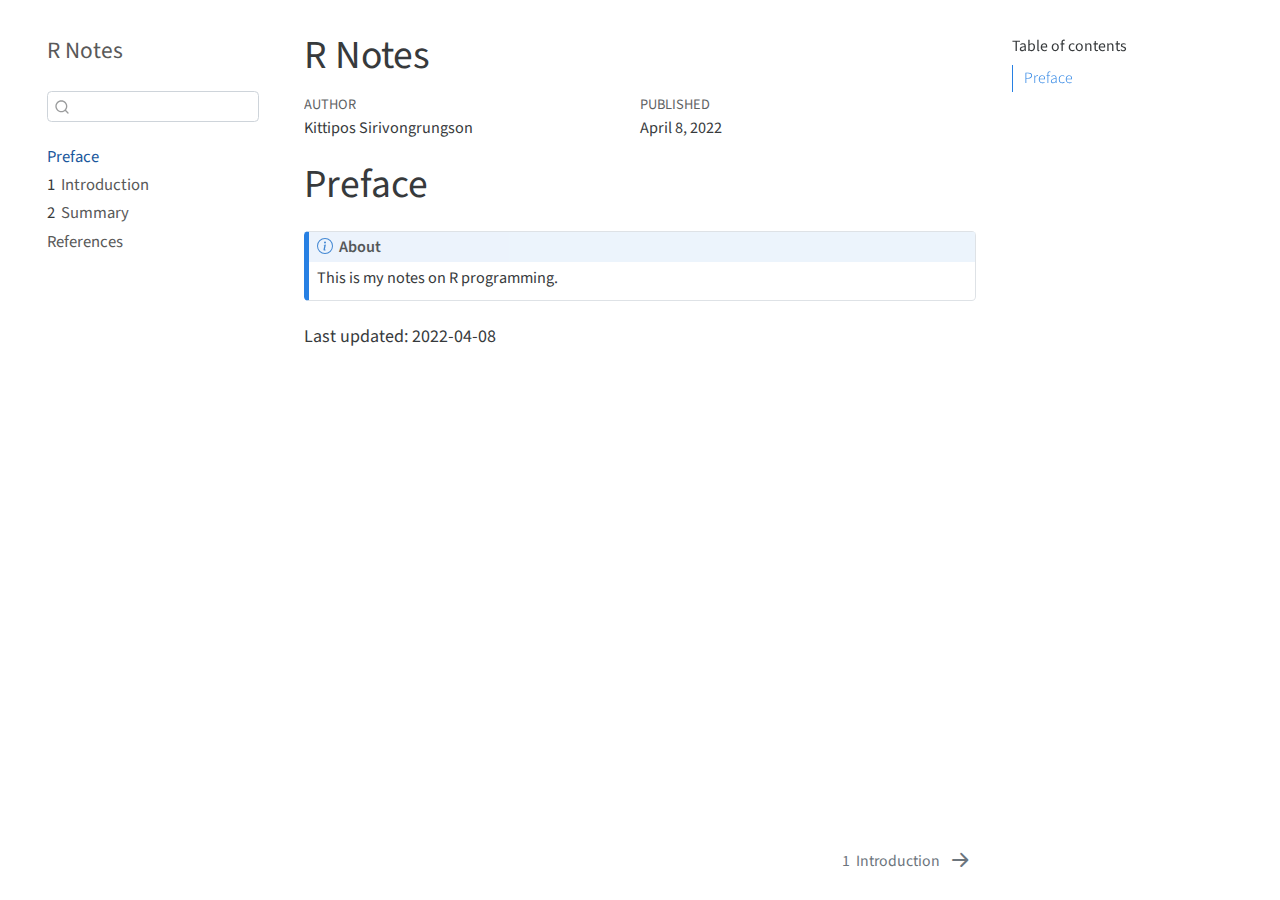
==== _book/index.html @ 980f5cc2 "first commit" ====
<!DOCTYPE html>
<html xmlns="http://www.w3.org/1999/xhtml" lang="en" xml:lang="en"><head>
  <meta charset="utf-8">
  <meta name="generator" content="quarto-0.9.180">
  <meta name="viewport" content="width=device-width, initial-scale=1.0, user-scalable=yes">
  <meta name="author" content="Kittipos Sirivongrungson">
  <title>R Notes</title>
  <style>
    code{white-space: pre-wrap;}
    span.smallcaps{font-variant: small-caps;}
    span.underline{text-decoration: underline;}
    div.column{display: inline-block; vertical-align: top; width: 50%;}
    div.hanging-indent{margin-left: 1.5em; text-indent: -1.5em;}
    ul.task-list{list-style: none;}
  </style>

  <script src="site_libs/quarto-nav/quarto-nav.js"></script>
  <script src="site_libs/quarto-nav/headroom.min.js"></script>
  <script src="site_libs/clipboard/clipboard.min.js"></script>
  <meta name="quarto:offset" content="./">
  <script src="site_libs/quarto-search/autocomplete.umd.js"></script>
  <script src="site_libs/quarto-search/fuse.min.js"></script>
  <script src="site_libs/quarto-search/quarto-search.js"></script>
  <link href="./intro.html" rel="next">
  <script src="site_libs/quarto-html/quarto.js"></script>
  <script src="site_libs/quarto-html/popper.min.js"></script>
  <script src="site_libs/quarto-html/tippy.umd.min.js"></script>
  <script src="site_libs/quarto-html/anchor.min.js"></script>
  <link href="site_libs/quarto-html/tippy.css" rel="stylesheet">
  <link id="quarto-text-highlighting-styles" href="site_libs/quarto-html/quarto-syntax-highlighting.css" rel="stylesheet">
  <script src="site_libs/bootstrap/bootstrap.min.js"></script>
  <link href="site_libs/bootstrap/bootstrap-icons.css" rel="stylesheet">
  <link href="site_libs/bootstrap/bootstrap.min.css" rel="stylesheet">
  <script id="quarto-search-options" type="application/json">{
    "location": "sidebar",
    "copy-button": false,
    "collapse-after": 3,
    "panel-placement": "start",
    "type": "textbox",
    "limit": 20,
    "language": {
      "search-no-results-text": "No results",
      "search-matching-documents-text": "matching documents",
      "search-copy-link-title": "Copy link to search",
      "search-hide-matches-text": "Hide additional matches",
      "search-more-match-text": "more match in this document",
      "search-more-matches-text": "more matches in this document",
      "search-clear-button-title": "Clear",
      "search-detached-cancel-button-title": "Cancel",
      "search-submit-button-title": "Submit"
    }
  }</script>
  <!--[if lt IE 9]>
    <script src="//cdnjs.cloudflare.com/ajax/libs/html5shiv/3.7.3/html5shiv-printshiv.min.js"></script>
  <![endif]-->
</head>
<body class="floating">
<div id="quarto-search-results"></div>
  <header id="quarto-header" class="headroom fixed-top">
  <nav class="quarto-secondary-nav" data-bs-toggle="collapse" data-bs-target="#quarto-sidebar" aria-controls="quarto-sidebar" aria-expanded="false" aria-label="Toggle sidebar navigation" onclick="if (window.quartoToggleHeadroom) { window.quartoToggleHeadroom(); }">
    <div class="container-fluid d-flex justify-content-between">
      <h1 class="quarto-secondary-nav-title">R Notes</h1>
      <button type="button" class="quarto-btn-toggle btn" aria-label="Show secondary navigation">
        <i class="bi bi-chevron-right"></i>
      </button>
    </div>
  </nav>
</header>
<!-- content -->
<div id="quarto-content" class="quarto-container page-columns page-rows-contents page-layout-article">
<!-- sidebar -->
  <nav id="quarto-sidebar" class="sidebar collapse sidebar-navigation floating overflow-auto">
    <div class="pt-lg-2 mt-2 text-left sidebar-header">
    <div class="sidebar-title mb-0 py-0">
      <a href="./">R Notes</a> 
    </div>
      </div>
      <div class="mt-2 flex-shrink-0 align-items-center">
        <div class="sidebar-search">
        <div id="quarto-search" class="" title="Search"></div>
        </div>
      </div>
    <div class="sidebar-menu-container"> 
    <ul class="list-unstyled mt-1">
        <li class="sidebar-item">
  <div class="sidebar-item-container"> 
  <a href="./index.html" class="sidebar-item-text sidebar-link active">Preface</a>
  </div>
</li>
        <li class="sidebar-item">
  <div class="sidebar-item-container"> 
  <a href="./intro.html" class="sidebar-item-text sidebar-link"><span class="chapter-number">1</span>&nbsp; <span class="chapter-title">Introduction</span></a>
  </div>
</li>
        <li class="sidebar-item">
  <div class="sidebar-item-container"> 
  <a href="./summary.html" class="sidebar-item-text sidebar-link"><span class="chapter-number">2</span>&nbsp; <span class="chapter-title">Summary</span></a>
  </div>
</li>
        <li class="sidebar-item">
  <div class="sidebar-item-container"> 
  <a href="./references.html" class="sidebar-item-text sidebar-link">References</a>
  </div>
</li>
    </ul>
    </div>
</nav>
<!-- margin-sidebar -->
    <div id="quarto-margin-sidebar" class="sidebar margin-sidebar">
        <nav id="TOC" role="doc-toc">
<h2 id="toc-title">Table of contents</h2>
<ul>
<li><a href="#preface" class="nav-link active" data-scroll-target="#preface">Preface</a></li>
</ul>
</nav>
    </div>
<!-- main -->
<main class="content" id="quarto-document-content">
<header id="title-block-header" class="quarto-title-block default">



<div class="quarto-title"><h1 class="title d-none d-lg-block display-7">R Notes</h1></div><div class="quarto-title-meta"><div><div class="quarto-title-meta-heading">Author</div><div class="quarto-title-meta-contents"><div class="quarto-title-authors"><div><div>
<p>Kittipos Sirivongrungson</p>
</div></div></div></div></div><div><div class="quarto-title-meta-heading">Published</div><div class="quarto-title-meta-contents"><p class="date">April 8, 2022</p></div></div></div></header>

<section id="preface" class="level1 unnumbered">
<h1 class="unnumbered">Preface</h1>
<div class="callout-note callout callout-style-default callout-captioned">
<div class="callout-header d-flex align-content-center">
<div class="callout-icon-container">
<i class="callout-icon"></i>
</div>
<div class="callout-caption-container flex-fill">
About
</div>
</div>
<div class="callout-body-container callout-body">
<p>This is my notes on R programming.</p>
</div>
</div>
<p>Last updated: 2022-04-08</p>



</section>
</main> <!-- /main -->
<script type="application/javascript">
window.document.addEventListener("DOMContentLoaded", function (event) {
  const icon = "";
  const anchorJS = new window.AnchorJS();
  anchorJS.options = {
    placement: 'right',
    icon: icon
  };
  anchorJS.add('.anchored');
  const clipboard = new window.ClipboardJS('.code-copy-button', {
    target: function(trigger) {
      return trigger.previousElementSibling;
    }
  });
  clipboard.on('success', function(e) {
    // button target
    const button = e.trigger;
    // don't keep focus
    button.blur();
    // flash "checked"
    button.classList.add('code-copy-button-checked');
    setTimeout(function() {
      button.classList.remove('code-copy-button-checked');
    }, 1000);
    // clear code selection
    e.clearSelection();
  });
  function tippyHover(el, contentFn) {
    const config = {
      allowHTML: true,
      content: contentFn,
      maxWidth: 500,
      delay: 100,
      arrow: false,
      appendTo: function(el) {
          return el.parentElement;
      },
      interactive: true,
      interactiveBorder: 10,
      theme: 'quarto',
      placement: 'bottom-start'
    };
    window.tippy(el, config); 
  }
  const noterefs = window.document.querySelectorAll('a[role="doc-noteref"]');
  for (var i=0; i<noterefs.length; i++) {
    const ref = noterefs[i];
    tippyHover(ref, function() {
      let href = ref.getAttribute('href');
      try { href = new URL(href).hash; } catch {}
      const id = href.replace(/^#\/?/, "");
      const note = window.document.getElementById(id);
      return note.innerHTML;
    });
  }
  var bibliorefs = window.document.querySelectorAll('a[role="doc-biblioref"]');
  for (var i=0; i<bibliorefs.length; i++) {
    const ref = bibliorefs[i];
    const cites = ref.parentNode.getAttribute('data-cites').split(' ');
    tippyHover(ref, function() {
      var popup = window.document.createElement('div');
      cites.forEach(function(cite) {
        var citeDiv = window.document.createElement('div');
        citeDiv.classList.add('hanging-indent');
        citeDiv.classList.add('csl-entry');
        var biblioDiv = window.document.getElementById('ref-' + cite);
        if (biblioDiv) {
          citeDiv.innerHTML = biblioDiv.innerHTML;
        }
        popup.appendChild(citeDiv);
      });
      return popup.innerHTML;
    });
  }
});
</script>
<nav class="page-navigation">
  <div class="nav-page nav-page-previous">
  </div>
  <div class="nav-page nav-page-next">
      <a href="./intro.html" class="pagination-link">
        <span class="nav-page-text"><span class="chapter-number">1</span>&nbsp; <span class="chapter-title">Introduction</span></span> <i class="bi bi-arrow-right-short"></i>
      </a>
  </div>
</nav>
</div> <!-- /content -->


</body></html>
---- _book/site_libs/quarto-html/tippy.css ----
.tippy-box[data-animation=fade][data-state=hidden]{opacity:0}[data-tippy-root]{max-width:calc(100vw - 10px)}.tippy-box{position:relative;background-color:#333;color:#fff;border-radius:4px;font-size:14px;line-height:1.4;white-space:normal;outline:0;transition-property:transform,visibility,opacity}.tippy-box[data-placement^=top]>.tippy-arrow{bottom:0}.tippy-box[data-placement^=top]>.tippy-arrow:before{bottom:-7px;left:0;border-width:8px 8px 0;border-top-color:initial;transform-origin:center top}.tippy-box[data-placement^=bottom]>.tippy-arrow{top:0}.tippy-box[data-placement^=bottom]>.tippy-arrow:before{top:-7px;left:0;border-width:0 8px 8px;border-bottom-color:initial;transform-origin:center bottom}.tippy-box[data-placement^=left]>.tippy-arrow{right:0}.tippy-box[data-placement^=left]>.tippy-arrow:before{border-width:8px 0 8px 8px;border-left-color:initial;right:-7px;transform-origin:center left}.tippy-box[data-placement^=right]>.tippy-arrow{left:0}.tippy-box[data-placement^=right]>.tippy-arrow:before{left:-7px;border-width:8px 8px 8px 0;border-right-color:initial;transform-origin:center right}.tippy-box[data-inertia][data-state=visible]{transition-timing-function:cubic-bezier(.54,1.5,.38,1.11)}.tippy-arrow{width:16px;height:16px;color:#333}.tippy-arrow:before{content:"";position:absolute;border-color:transparent;border-style:solid}.tippy-content{position:relative;padding:5px 9px;z-index:1}
---- _book/site_libs/quarto-html/quarto-syntax-highlighting.css ----
/* quarto syntax highlight colors */
:root {
  --quarto-hl-ot-color: #00769E;
  --quarto-hl-at-color: #677623;
  --quarto-hl-ss-color: #20794D;
  --quarto-hl-an-color: #5E5E5E;
  --quarto-hl-fu-color: #4758AB;
  --quarto-hl-st-color: #20794D;
  --quarto-hl-cf-color: #00769E;
  --quarto-hl-op-color: #5E5E5E;
  --quarto-hl-er-color: #AD0000;
  --quarto-hl-bn-color: #AD0000;
  --quarto-hl-al-color: #AD0000;
  --quarto-hl-va-color: #111111;
  --quarto-hl-bu-color: inherit;
  --quarto-hl-ex-color: inherit;
  --quarto-hl-pp-color: #AD0000;
  --quarto-hl-in-color: #5E5E5E;
  --quarto-hl-vs-color: #20794D;
  --quarto-hl-wa-color: #5E5E5E;
  --quarto-hl-do-color: #5E5E5E;
  --quarto-hl-im-color: inherit;
  --quarto-hl-ch-color: #20794D;
  --quarto-hl-dt-color: #AD0000;
  --quarto-hl-fl-color: #AD0000;
  --quarto-hl-co-color: #5E5E5E;
  --quarto-hl-cv-color: #5E5E5E;
  --quarto-hl-cn-color: #8f5902;
  --quarto-hl-sc-color: #5E5E5E;
  --quarto-hl-dv-color: #AD0000;
  --quarto-hl-kw-color: #00769E;
}

/* other quarto variables */
:root {
  --quarto-font-monospace: SFMono-Regular, Menlo, Monaco, Consolas, "Liberation Mono", "Courier New", monospace;
}

code span {
  color: #00769E;
}

code.sourceCode > span {
  color: #00769E;
}

div.sourceCode,
div.sourceCode pre.sourceCode {
  color: #00769E;
}

code span.ot {
  color: #00769E;
}

code span.at {
  color: #677623;
}

code span.ss {
  color: #20794D;
}

code span.an {
  color: #5E5E5E;
}

code span.fu {
  color: #4758AB;
}

code span.st {
  color: #20794D;
}

code span.cf {
  color: #00769E;
}

code span.op {
  color: #5E5E5E;
}

code span.er {
  color: #AD0000;
}

code span.bn {
  color: #AD0000;
}

code span.al {
  color: #AD0000;
}

code span.va {
  color: #111111;
}

code span.pp {
  color: #AD0000;
}

code span.in {
  color: #5E5E5E;
}

code span.vs {
  color: #20794D;
}

code span.wa {
  color: #5E5E5E;
  font-style: italic;
}

code span.do {
  color: #5E5E5E;
  font-style: italic;
}

code span.ch {
  color: #20794D;
}

code span.dt {
  color: #AD0000;
}

code span.fl {
  color: #AD0000;
}

code span.co {
  color: #5E5E5E;
}

code span.cv {
  color: #5E5E5E;
  font-style: italic;
}

code span.cn {
  color: #8f5902;
}

code span.sc {
  color: #5E5E5E;
}

code span.dv {
  color: #AD0000;
}

code span.kw {
  color: #00769E;
}

/*# sourceMappingURL=debc5d5d77c3f9108843748ff7464032.css.map */
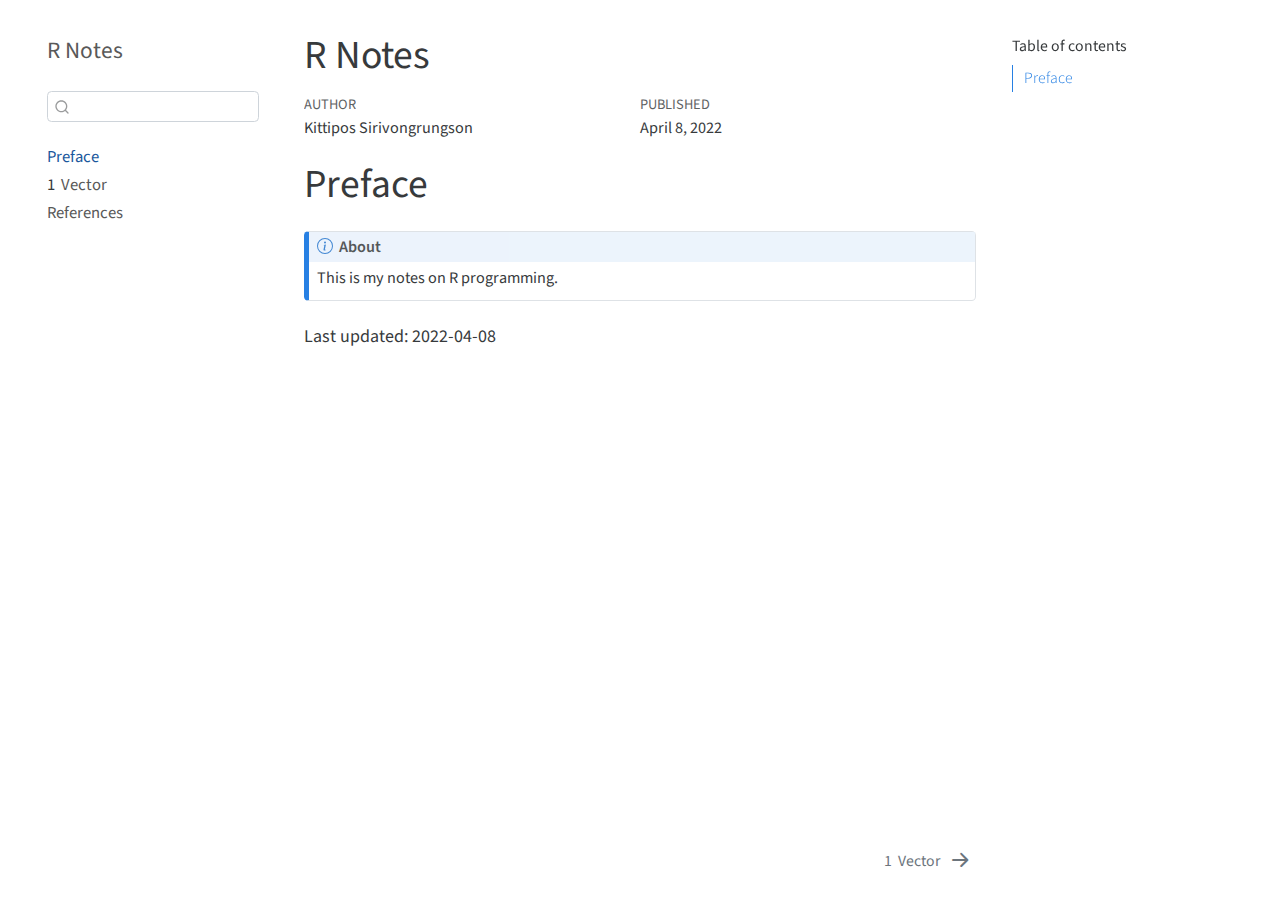
==== commit 5afa30b0: "update" ====
--- a/_book/index.html
+++ b/_book/index.html
@@ -21,7 +21,7 @@
   <script src="site_libs/quarto-search/autocomplete.umd.js"></script>
   <script src="site_libs/quarto-search/fuse.min.js"></script>
   <script src="site_libs/quarto-search/quarto-search.js"></script>
-  <link href="./intro.html" rel="next">
+  <link href="./vector.html" rel="next">
   <script src="site_libs/quarto-html/quarto.js"></script>
   <script src="site_libs/quarto-html/popper.min.js"></script>
   <script src="site_libs/quarto-html/tippy.umd.min.js"></script>
@@ -89,12 +89,7 @@
 </li>
         <li class="sidebar-item">
   <div class="sidebar-item-container"> 
-  <a href="./intro.html" class="sidebar-item-text sidebar-link"><span class="chapter-number">1</span>&nbsp; <span class="chapter-title">Introduction</span></a>
-  </div>
-</li>
-        <li class="sidebar-item">
-  <div class="sidebar-item-container"> 
-  <a href="./summary.html" class="sidebar-item-text sidebar-link"><span class="chapter-number">2</span>&nbsp; <span class="chapter-title">Summary</span></a>
+  <a href="./vector.html" class="sidebar-item-text sidebar-link"><span class="chapter-number">1</span>&nbsp; <span class="chapter-title">Vector</span></a>
   </div>
 </li>
         <li class="sidebar-item">
@@ -225,8 +220,8 @@
   <div class="nav-page nav-page-previous">
   </div>
   <div class="nav-page nav-page-next">
-      <a href="./intro.html" class="pagination-link">
-        <span class="nav-page-text"><span class="chapter-number">1</span>&nbsp; <span class="chapter-title">Introduction</span></span> <i class="bi bi-arrow-right-short"></i>
+      <a href="./vector.html" class="pagination-link">
+        <span class="nav-page-text"><span class="chapter-number">1</span>&nbsp; <span class="chapter-title">Vector</span></span> <i class="bi bi-arrow-right-short"></i>
       </a>
   </div>
 </nav>
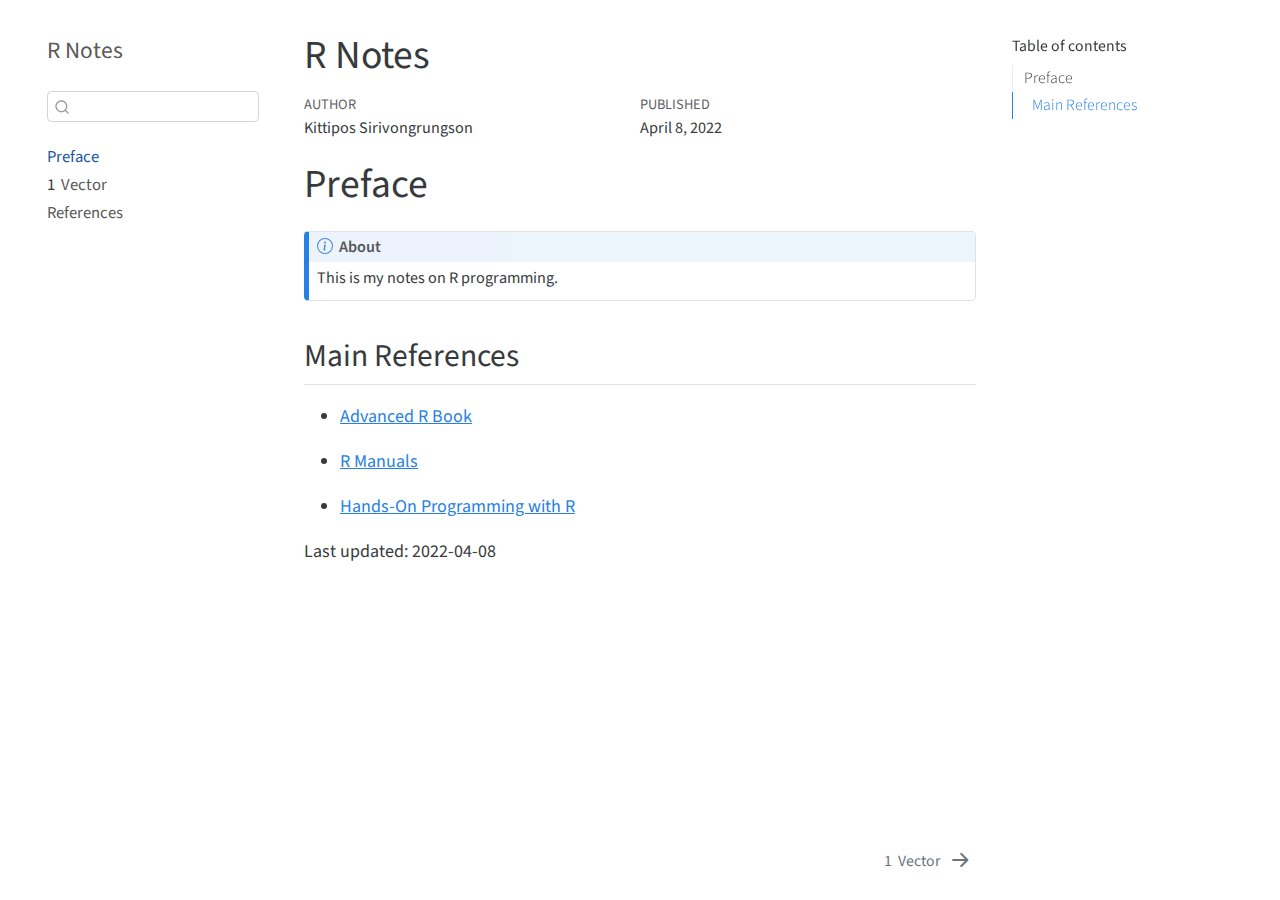
==== commit f39c7637: "update" ====
--- a/_book/index.html
+++ b/_book/index.html
@@ -105,7 +105,10 @@
         <nav id="TOC" role="doc-toc">
 <h2 id="toc-title">Table of contents</h2>
 <ul>
-<li><a href="#preface" class="nav-link active" data-scroll-target="#preface">Preface</a></li>
+<li><a href="#preface" class="nav-link active" data-scroll-target="#preface">Preface</a>
+<ul class="collapse">
+<li><a href="#main-references" class="nav-link" data-scroll-target="#main-references">Main References</a></li>
+</ul></li>
 </ul>
 </nav>
     </div>
@@ -134,10 +137,18 @@
 <p>This is my notes on R programming.</p>
 </div>
 </div>
+<section id="main-references" class="level2">
+<h2 class="anchored" data-anchor-id="main-references">Main References</h2>
+<ul>
+<li><p><a href="https://adv-r.hadley.nz/index.html">Advanced R Book</a></p></li>
+<li><p><a href="https://rstudio.github.io/r-manuals/">R Manuals</a></p></li>
+<li><p><a href="https://jjallaire.github.io/hopr/">Hands-On Programming with R</a></p></li>
+</ul>
 <p>Last updated: 2022-04-08</p>
 
 
 
+</section>
 </section>
 </main> <!-- /main -->
 <script type="application/javascript">
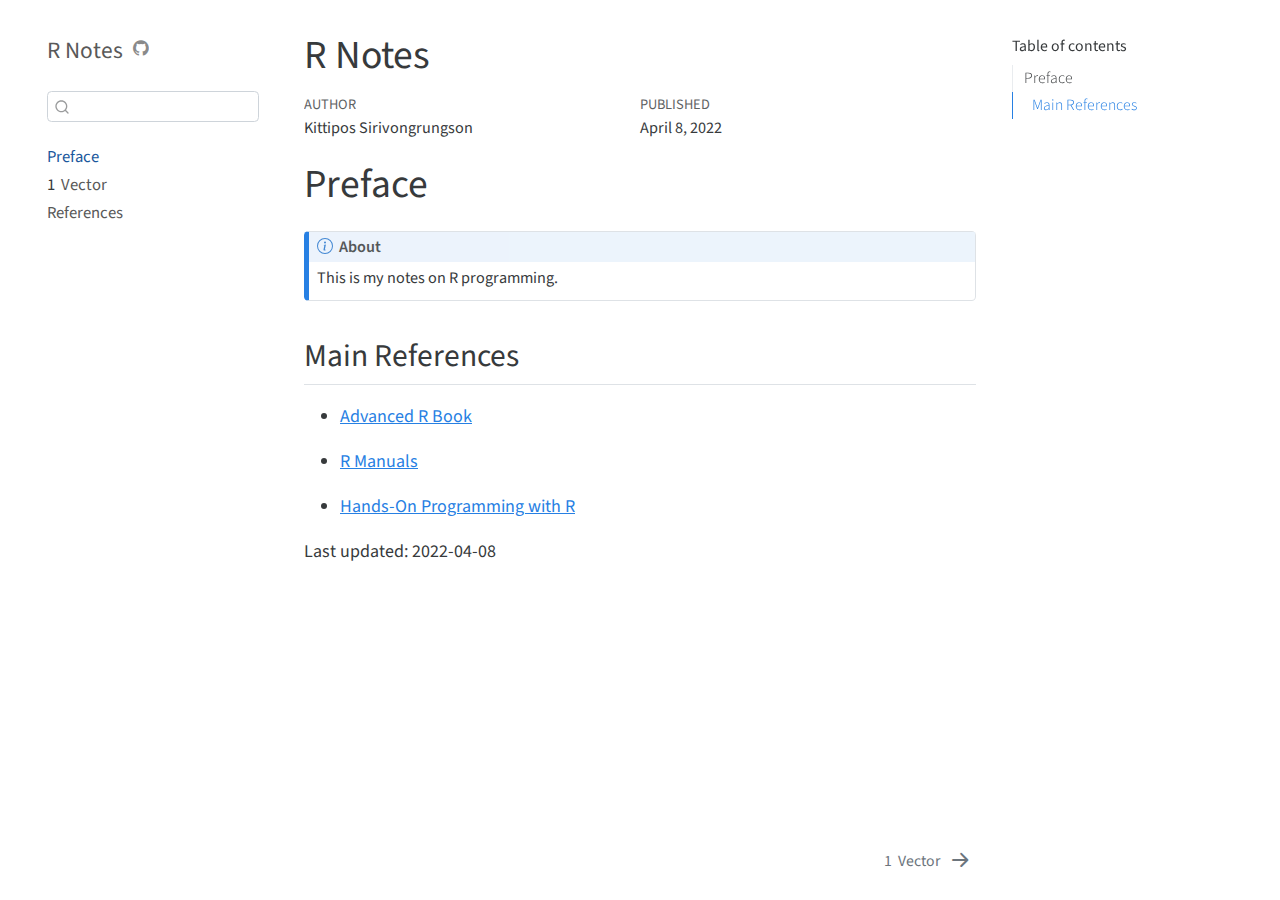
==== commit afb31b67: "update" ====
--- a/_book/index.html
+++ b/_book/index.html
@@ -73,6 +73,9 @@
     <div class="pt-lg-2 mt-2 text-left sidebar-header">
     <div class="sidebar-title mb-0 py-0">
       <a href="./">R Notes</a> 
+        <div class="sidebar-tools-main">
+    <a href="https://github.com/Lightbridge-KS/r-notes" title="Source Code" class="sidebar-tool px-1"><i class="bi bi-github"></i></a>
+</div>
     </div>
       </div>
       <div class="mt-2 flex-shrink-0 align-items-center">
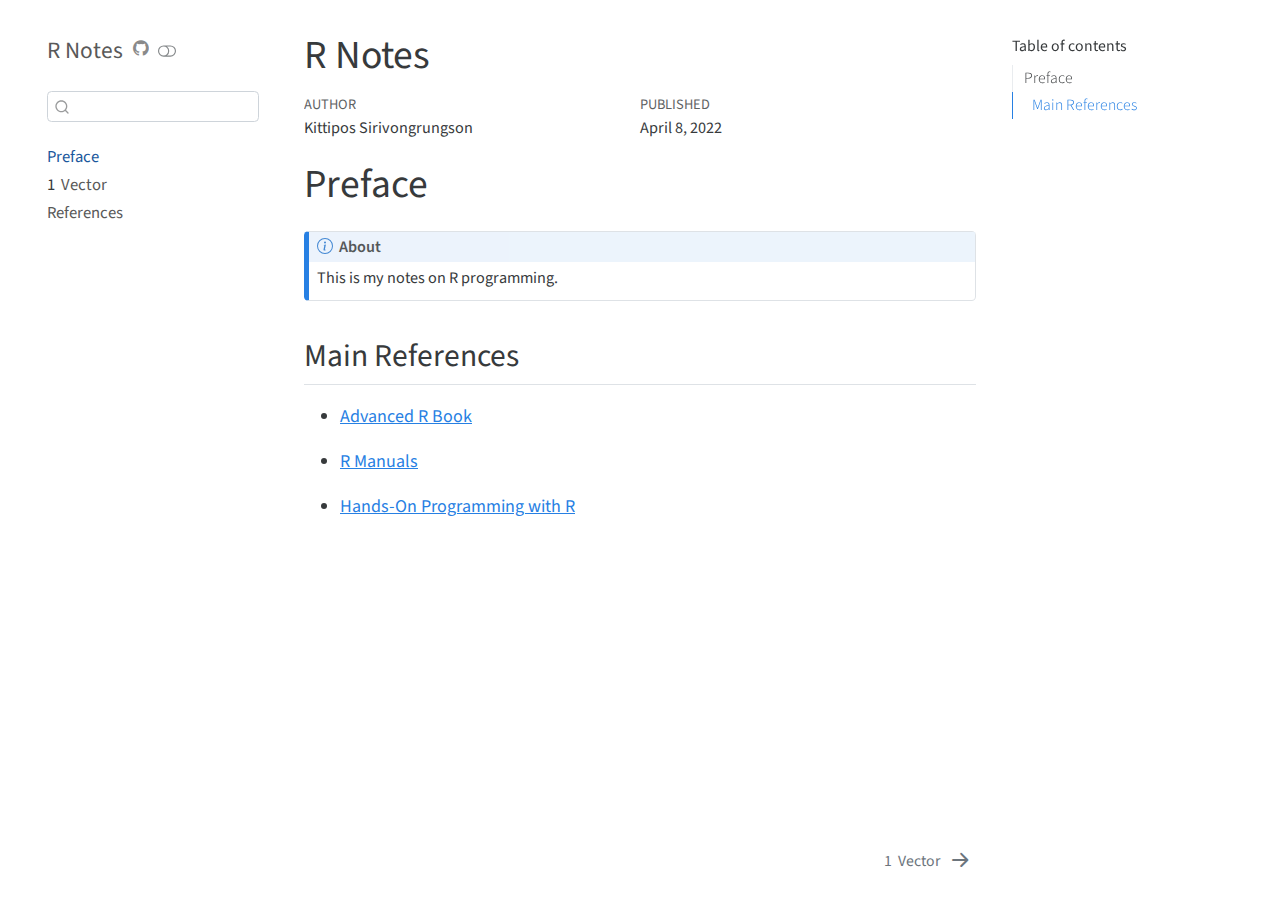
==== commit fe01da93: "update" ====
--- a/_book/index.html
+++ b/_book/index.html
@@ -27,10 +27,12 @@
   <script src="site_libs/quarto-html/tippy.umd.min.js"></script>
   <script src="site_libs/quarto-html/anchor.min.js"></script>
   <link href="site_libs/quarto-html/tippy.css" rel="stylesheet">
-  <link id="quarto-text-highlighting-styles" href="site_libs/quarto-html/quarto-syntax-highlighting.css" rel="stylesheet">
+  <link class="quarto-color-scheme" id="quarto-text-highlighting-styles" href="site_libs/quarto-html/quarto-syntax-highlighting.css" rel="stylesheet">
+  <link class="quarto-color-scheme quarto-color-alternate" rel="prefetch" id="quarto-text-highlighting-styles" href="site_libs/quarto-html/quarto-syntax-highlighting-dark.css">
   <script src="site_libs/bootstrap/bootstrap.min.js"></script>
   <link href="site_libs/bootstrap/bootstrap-icons.css" rel="stylesheet">
-  <link href="site_libs/bootstrap/bootstrap.min.css" rel="stylesheet">
+  <link class="quarto-color-scheme" href="site_libs/bootstrap/bootstrap.min.css" rel="stylesheet">
+  <link class="quarto-color-scheme quarto-color-alternate" rel="prefetch" href="site_libs/bootstrap/bootstrap-dark.min.css">
   <script id="quarto-search-options" type="application/json">{
     "location": "sidebar",
     "copy-button": false,
@@ -75,6 +77,7 @@
       <a href="./">R Notes</a> 
         <div class="sidebar-tools-main">
     <a href="https://github.com/Lightbridge-KS/r-notes" title="Source Code" class="sidebar-tool px-1"><i class="bi bi-github"></i></a>
+  <a href="" class="quarto-color-scheme-toggle sidebar-tool" onclick="window.quartoToggleColorScheme(); return false;" title="Toggle dark mode"><i class="bi"></i></a>
 </div>
     </div>
       </div>
@@ -147,7 +150,6 @@
 <li><p><a href="https://rstudio.github.io/r-manuals/">R Manuals</a></p></li>
 <li><p><a href="https://jjallaire.github.io/hopr/">Hands-On Programming with R</a></p></li>
 </ul>
-<p>Last updated: 2022-04-08</p>
 
 
 
@@ -156,6 +158,103 @@
 </main> <!-- /main -->
 <script type="application/javascript">
 window.document.addEventListener("DOMContentLoaded", function (event) {
+  const disableStylesheet = (stylesheets) => {
+    for (let i=0; i < stylesheets.length; i++) {
+      const stylesheet = stylesheets[i];
+      stylesheet.rel = 'prefetch';
+    }
+  }
+  const enableStylesheet = (stylesheets) => {
+    for (let i=0; i < stylesheets.length; i++) {
+      const stylesheet = stylesheets[i];
+      stylesheet.rel = 'stylesheet';
+    }
+  }
+  const manageTransitions = (selector, allowTransitions) => {
+    const els = window.document.querySelectorAll(selector);
+    for (let i=0; i < els.length; i++) {
+      const el = els[i];
+      if (allowTransitions) {
+        el.classList.remove('notransition');
+      } else {
+        el.classList.add('notransition');
+      }
+    }
+  }
+  const toggleColorMode = (alternate) => {
+    // Switch the stylesheets
+    const alternateStylesheets = window.document.querySelectorAll('link.quarto-color-scheme.quarto-color-alternate');
+    manageTransitions('#quarto-margin-sidebar .nav-link', false);
+    if (alternate) {
+      enableStylesheet(alternateStylesheets);
+    } else {
+      disableStylesheet(alternateStylesheets);
+    }
+    manageTransitions('#quarto-margin-sidebar .nav-link', true);
+    // Switch the toggles
+    const toggles = window.document.querySelectorAll('.quarto-color-scheme-toggle');
+    for (let i=0; i < toggles.length; i++) {
+      const toggle = toggles[i];
+      if (toggle) {
+        if (alternate) {
+          toggle.classList.add("alternate");     
+        } else {
+          toggle.classList.remove("alternate");
+        }
+      }
+    }
+  }
+  const isFileUrl = () => { 
+    return window.location.protocol === 'file:';
+  }
+  const hasAlternateSentinel = () => {  
+    let styleSentinel = getColorSchemeSentinel();
+    if (styleSentinel !== null) {
+      return styleSentinel === "alternate";
+    } else {
+      return false;
+    }
+  }
+  const setStyleSentinel = (alternate) => {
+    const value = alternate ? "alternate" : "default";
+    if (!isFileUrl()) {
+      window.localStorage.setItem("quarto-color-scheme", value);
+    } else {
+      localAlternateSentinel = value;
+    }
+  }
+  const getColorSchemeSentinel = () => {
+    if (!isFileUrl()) {
+      const storageValue = window.localStorage.getItem("quarto-color-scheme");
+      return storageValue != null ? storageValue : localAlternateSentinel;
+    } else {
+      return localAlternateSentinel;
+    }
+  }
+  let localAlternateSentinel = 'default';
+  // Dark / light mode switch
+  window.quartoToggleColorScheme = () => {
+    // Read the current dark / light value 
+    let toAlternate = !hasAlternateSentinel();
+    toggleColorMode(toAlternate);
+    setStyleSentinel(toAlternate);
+  };
+  // Ensure there is a toggle, if there isn't float one in the top right
+  if (window.document.querySelector('.quarto-color-scheme-toggle') === null) {
+    const a = window.document.createElement('a');
+    a.classList.add('top-right');
+    a.classList.add('quarto-color-scheme-toggle');
+    a.href = "";
+    a.onclick = function() { try { window.quartoToggleColorScheme(); } catch {} return false; };
+    const i = window.document.createElement("i");
+    i.classList.add('bi');
+    a.appendChild(i);
+    window.document.body.appendChild(a);
+  }
+  // Switch to dark mode if need be
+  if (hasAlternateSentinel()) {
+    toggleColorMode(true);
+  } 
   const icon = "";
   const anchorJS = new window.AnchorJS();
   anchorJS.options = {
--- a/_book/site_libs/quarto-html/quarto-syntax-highlighting-dark.css
+++ b/_book/site_libs/quarto-html/quarto-syntax-highlighting-dark.css
@@ -0,0 +1,174 @@
+/* quarto syntax highlight colors */
+:root {
+  --quarto-hl-al-color: #f07178;
+  --quarto-hl-an-color: #d4d0ab;
+  --quarto-hl-at-color: #00e0e0;
+  --quarto-hl-bn-color: #d4d0ab;
+  --quarto-hl-bu-color: #abe338;
+  --quarto-hl-ch-color: #abe338;
+  --quarto-hl-co-color: #f8f8f2;
+  --quarto-hl-cv-color: #ffd700;
+  --quarto-hl-cn-color: #ffd700;
+  --quarto-hl-cf-color: #ffa07a;
+  --quarto-hl-dt-color: #ffa07a;
+  --quarto-hl-dv-color: #d4d0ab;
+  --quarto-hl-do-color: #f8f8f2;
+  --quarto-hl-er-color: #f07178;
+  --quarto-hl-ex-color: #00e0e0;
+  --quarto-hl-fl-color: #d4d0ab;
+  --quarto-hl-fu-color: #ffa07a;
+  --quarto-hl-im-color: #abe338;
+  --quarto-hl-in-color: #d4d0ab;
+  --quarto-hl-kw-color: #ffa07a;
+  --quarto-hl-op-color: #ffa07a;
+  --quarto-hl-pp-color: #dcc6e0;
+  --quarto-hl-re-color: #00e0e0;
+  --quarto-hl-sc-color: #abe338;
+  --quarto-hl-ss-color: #abe338;
+  --quarto-hl-st-color: #abe338;
+  --quarto-hl-va-color: #00e0e0;
+  --quarto-hl-vs-color: #abe338;
+  --quarto-hl-wa-color: #dcc6e0;
+}
+
+/* other quarto variables */
+:root {
+  --quarto-font-monospace: SFMono-Regular, Menlo, Monaco, Consolas, "Liberation Mono", "Courier New", monospace;
+}
+
+code span.al {
+  font-weight: bold;
+  color: #f07178;
+}
+
+code span.an {
+  color: #d4d0ab;
+}
+
+code span.at {
+  color: #00e0e0;
+}
+
+code span.bn {
+  color: #d4d0ab;
+}
+
+code span.bu {
+  color: #abe338;
+}
+
+code span.ch {
+  color: #abe338;
+}
+
+code span.co {
+  font-style: italic;
+  color: #f8f8f2;
+}
+
+code span.cv {
+  color: #ffd700;
+}
+
+code span.cn {
+  color: #ffd700;
+}
+
+code span.cf {
+  font-weight: bold;
+  color: #ffa07a;
+}
+
+code span.dt {
+  color: #ffa07a;
+}
+
+code span.dv {
+  color: #d4d0ab;
+}
+
+code span.do {
+  color: #f8f8f2;
+}
+
+code span.er {
+  color: #f07178;
+  text-decoration: underline;
+}
+
+code span.ex {
+  font-weight: bold;
+  color: #00e0e0;
+}
+
+code span.fl {
+  color: #d4d0ab;
+}
+
+code span.fu {
+  color: #ffa07a;
+}
+
+code span.im {
+  color: #abe338;
+}
+
+code span.in {
+  color: #d4d0ab;
+}
+
+code span.kw {
+  font-weight: bold;
+  color: #ffa07a;
+}
+
+code span {
+  color: #f8f8f2;
+}
+
+code.sourceCode > span {
+  color: #f8f8f2;
+}
+
+div.sourceCode,
+div.sourceCode pre.sourceCode {
+  color: #f8f8f2;
+}
+
+code span.op {
+  color: #ffa07a;
+}
+
+code span.pp {
+  color: #dcc6e0;
+}
+
+code span.re {
+  color: #00e0e0;
+}
+
+code span.sc {
+  color: #abe338;
+}
+
+code span.ss {
+  color: #abe338;
+}
+
+code span.st {
+  color: #abe338;
+}
+
+code span.va {
+  color: #00e0e0;
+}
+
+code span.vs {
+  color: #abe338;
+}
+
+code span.wa {
+  color: #dcc6e0;
+}
+
+/*# sourceMappingURL=935a306eefa94366c21e1a970dddb765.css.map */
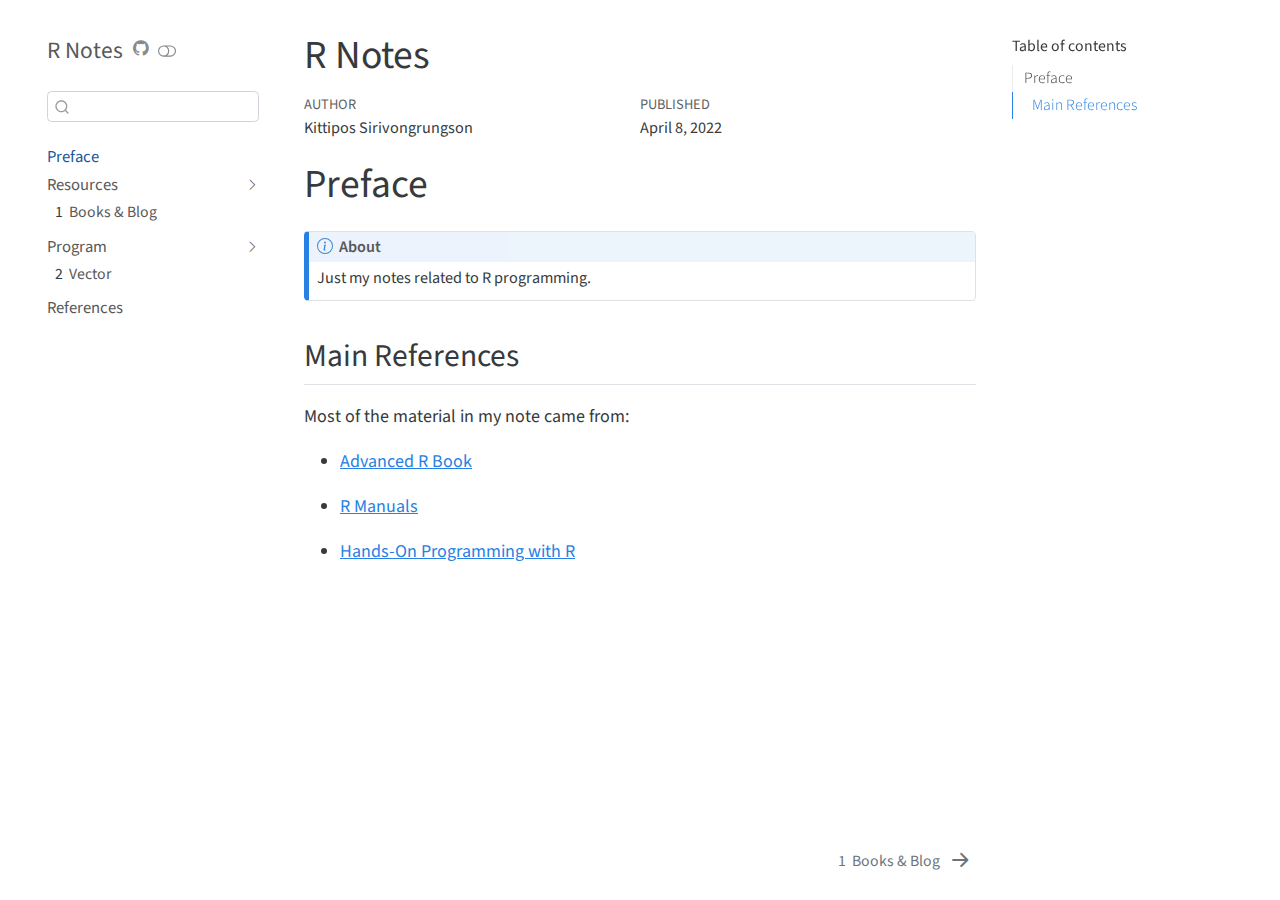
==== commit cad25d55: "add material" ====
--- a/_book/index.html
+++ b/_book/index.html
@@ -21,7 +21,7 @@
   <script src="site_libs/quarto-search/autocomplete.umd.js"></script>
   <script src="site_libs/quarto-search/fuse.min.js"></script>
   <script src="site_libs/quarto-search/quarto-search.js"></script>
-  <link href="./vector.html" rel="next">
+  <link href="./r-material.html" rel="next">
   <script src="site_libs/quarto-html/quarto.js"></script>
   <script src="site_libs/quarto-html/popper.min.js"></script>
   <script src="site_libs/quarto-html/tippy.umd.min.js"></script>
@@ -93,11 +93,36 @@
   <a href="./index.html" class="sidebar-item-text sidebar-link active">Preface</a>
   </div>
 </li>
+        <li class="sidebar-item sidebar-item-section">
+    <div class="sidebar-item-container"> 
+        <a class="sidebar-item-text sidebar-link text-start" data-bs-toggle="collapse" data-bs-target="#quarto-sidebar-section-1" aria-expanded="true">Resources</a>
+      <a class="sidebar-item-toggle text-start" data-bs-toggle="collapse" data-bs-target="#quarto-sidebar-section-1" aria-expanded="true">
+        <i class="bi bi-chevron-right ms-2"></i>
+      </a>
+    </div>
+    <ul id="quarto-sidebar-section-1" class="collapse list-unstyled sidebar-section depth1 show">  
         <li class="sidebar-item">
   <div class="sidebar-item-container"> 
-  <a href="./vector.html" class="sidebar-item-text sidebar-link"><span class="chapter-number">1</span>&nbsp; <span class="chapter-title">Vector</span></a>
+  <a href="./r-material.html" class="sidebar-item-text sidebar-link"><span class="chapter-number">1</span>&nbsp; <span class="chapter-title">Books &amp; Blog</span></a>
   </div>
 </li>
+    </ul>
+  </li>
+        <li class="sidebar-item sidebar-item-section">
+    <div class="sidebar-item-container"> 
+        <a class="sidebar-item-text sidebar-link text-start" data-bs-toggle="collapse" data-bs-target="#quarto-sidebar-section-2" aria-expanded="true">Program</a>
+      <a class="sidebar-item-toggle text-start" data-bs-toggle="collapse" data-bs-target="#quarto-sidebar-section-2" aria-expanded="true">
+        <i class="bi bi-chevron-right ms-2"></i>
+      </a>
+    </div>
+    <ul id="quarto-sidebar-section-2" class="collapse list-unstyled sidebar-section depth1 show">  
+        <li class="sidebar-item">
+  <div class="sidebar-item-container"> 
+  <a href="./vector.html" class="sidebar-item-text sidebar-link"><span class="chapter-number">2</span>&nbsp; <span class="chapter-title">Vector</span></a>
+  </div>
+</li>
+    </ul>
+  </li>
         <li class="sidebar-item">
   <div class="sidebar-item-container"> 
   <a href="./references.html" class="sidebar-item-text sidebar-link">References</a>
@@ -140,11 +165,12 @@
 </div>
 </div>
 <div class="callout-body-container callout-body">
-<p>This is my notes on R programming.</p>
+<p>Just my notes related to R programming.</p>
 </div>
 </div>
 <section id="main-references" class="level2">
 <h2 class="anchored" data-anchor-id="main-references">Main References</h2>
+<p>Most of the material in my note came from:</p>
 <ul>
 <li><p><a href="https://adv-r.hadley.nz/index.html">Advanced R Book</a></p></li>
 <li><p><a href="https://rstudio.github.io/r-manuals/">R Manuals</a></p></li>
@@ -333,8 +359,8 @@
   <div class="nav-page nav-page-previous">
   </div>
   <div class="nav-page nav-page-next">
-      <a href="./vector.html" class="pagination-link">
-        <span class="nav-page-text"><span class="chapter-number">1</span>&nbsp; <span class="chapter-title">Vector</span></span> <i class="bi bi-arrow-right-short"></i>
+      <a href="./r-material.html" class="pagination-link">
+        <span class="nav-page-text"><span class="chapter-number">1</span>&nbsp; <span class="chapter-title">Books &amp; Blog</span></span> <i class="bi bi-arrow-right-short"></i>
       </a>
   </div>
 </nav>
